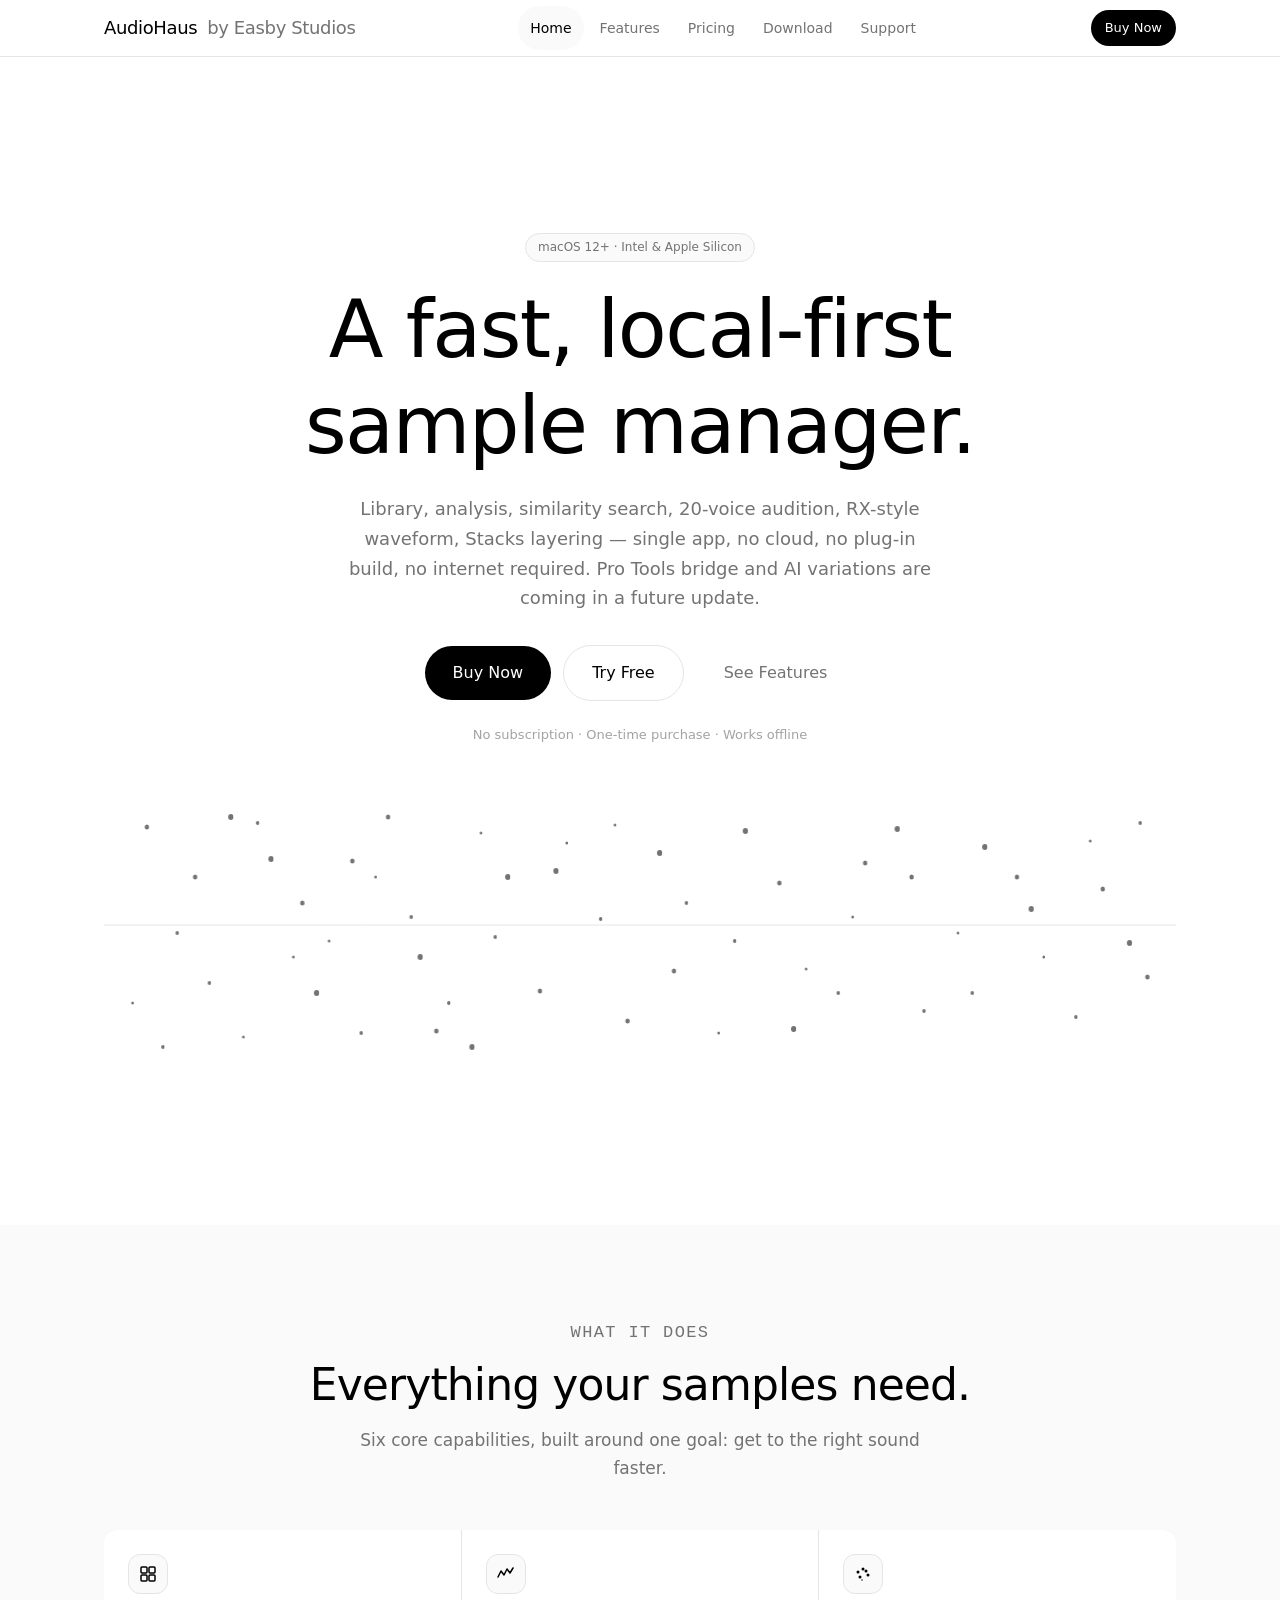
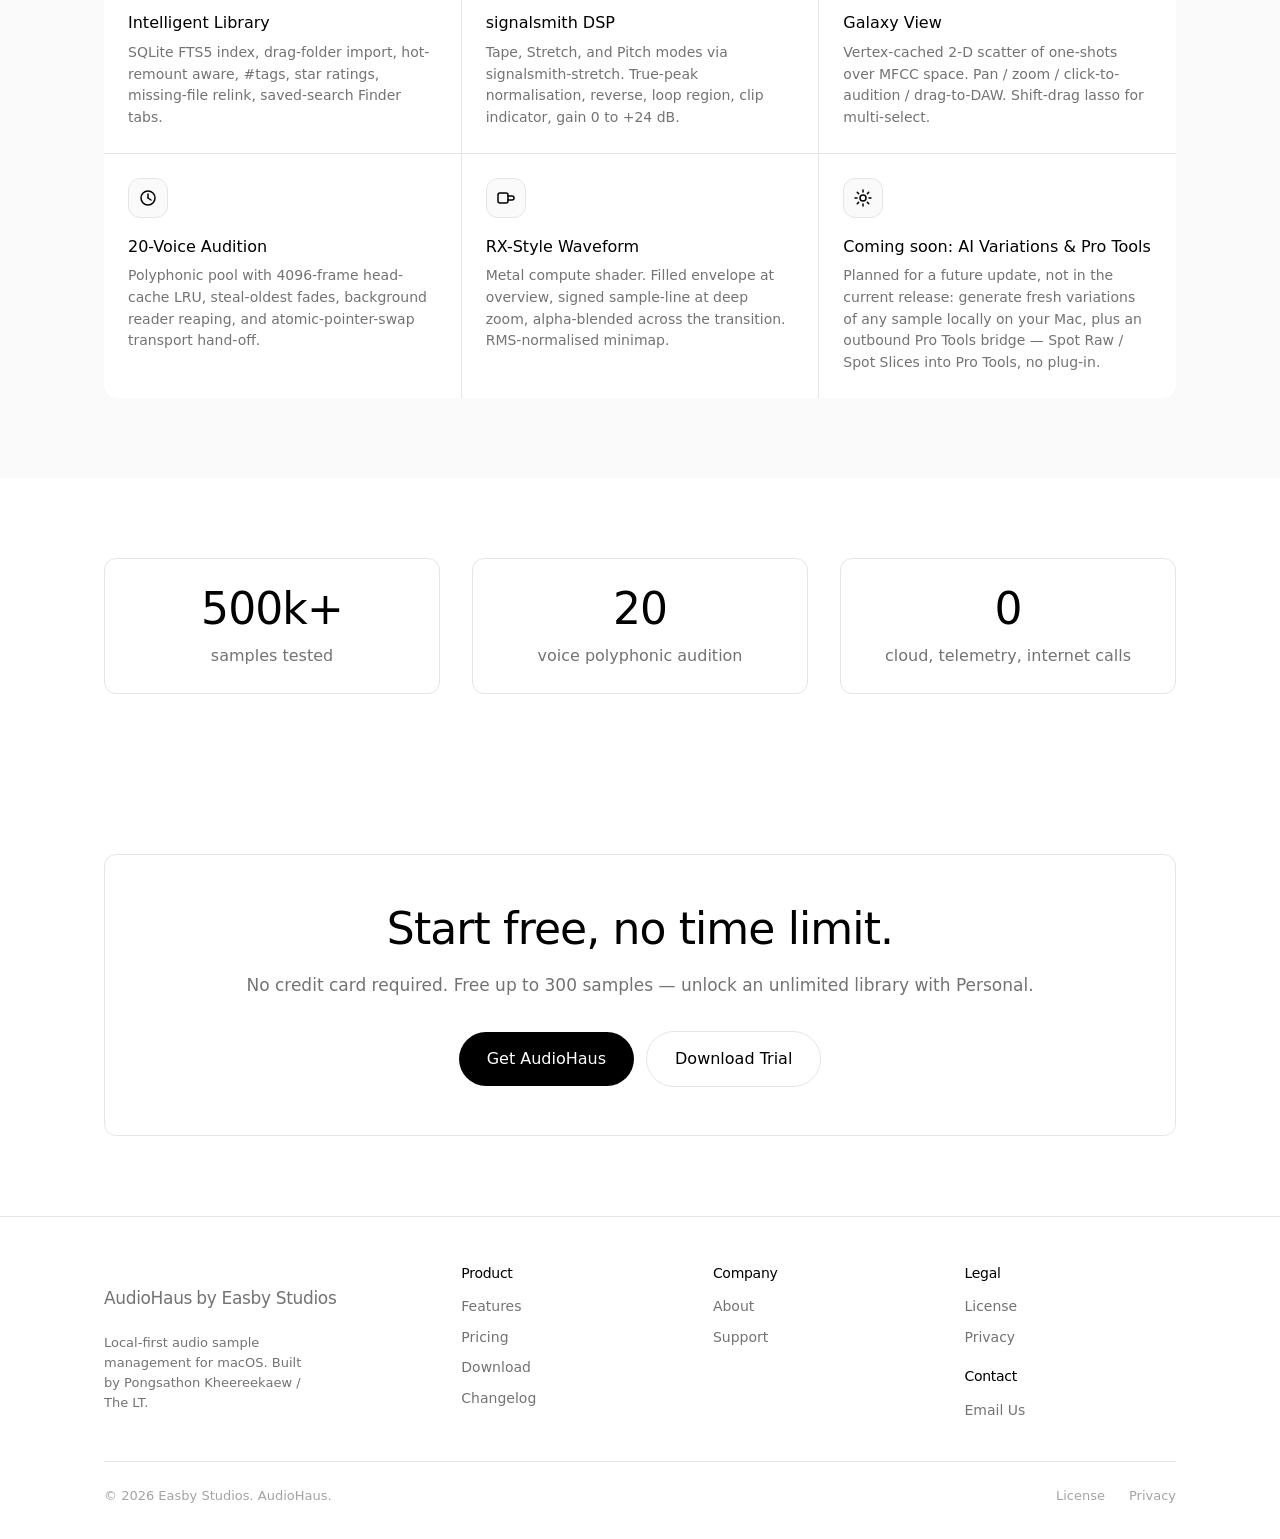
==== index.html @ f69cf3d2 "init: AudioHaus marketing site (static) Co-Authored-By: Claude Fable 5 <noreply@anthropic.com>" ====
<!DOCTYPE html>
<html lang="en">
<head>
  <meta charset="UTF-8">
  <meta name="viewport" content="width=device-width, initial-scale=1.0">
  <title>AudioHaus — Professional Audio Sample Manager for macOS</title>
  <meta name="description" content="AudioHaus is a local-first audio sample manager for macOS. Professional library management, time-stretching DSP, and AI-powered similarity search for your sample collection.">
  <link rel="stylesheet" href="assets/site.css">
  <script src="https://app.lemonsqueezy.com/js/lemon.js" defer></script>
</head>
<body>

<a href="#main" class="skip-link">Skip to content</a>

<!-- Nav -->
<nav class="site-nav" aria-label="Main navigation">
  <div class="container site-nav__inner">
    <a href="index.html" class="site-nav__logo">AudioHaus&nbsp;<span>by Easby Studios</span></a>
    <div class="site-nav__links">
      <a href="index.html" aria-current="page">Home</a>
      <a href="features.html">Features</a>
      <a href="pricing.html">Pricing</a>
      <a href="download.html">Download</a>
      <a href="support.html">Support</a>
    </div>
    <div class="site-nav__cta">
      <a href="pricing.html" class="btn btn-primary btn-sm">Buy Now</a>
      <button class="nav-toggle" id="nav-toggle" aria-expanded="false" aria-controls="nav-drawer" aria-label="Open menu">
        <svg width="20" height="20" viewBox="0 0 20 20" fill="none" aria-hidden="true" xmlns="http://www.w3.org/2000/svg">
          <line x1="2" y1="5" x2="18" y2="5" stroke="currentColor" stroke-width="2" stroke-linecap="round"/>
          <line x1="2" y1="10" x2="18" y2="10" stroke="currentColor" stroke-width="2" stroke-linecap="round"/>
          <line x1="2" y1="15" x2="18" y2="15" stroke="currentColor" stroke-width="2" stroke-linecap="round"/>
        </svg>
      </button>
    </div>
  </div>
</nav>

<!-- Mobile drawer -->
<div class="nav-drawer" id="nav-drawer" aria-label="Mobile navigation">
  <button class="nav-drawer__close" id="nav-drawer-close" aria-label="Close menu">
    <svg width="20" height="20" viewBox="0 0 20 20" fill="none" aria-hidden="true" xmlns="http://www.w3.org/2000/svg">
      <line x1="4" y1="4" x2="16" y2="16" stroke="currentColor" stroke-width="2" stroke-linecap="round"/>
      <line x1="16" y1="4" x2="4" y2="16" stroke="currentColor" stroke-width="2" stroke-linecap="round"/>
    </svg>
  </button>
  <nav class="nav-drawer__links">
    <a href="index.html" aria-current="page">Home</a>
    <a href="features.html">Features</a>
    <a href="pricing.html">Pricing</a>
    <a href="download.html">Download</a>
    <a href="support.html">Support</a>
  </nav>
  <div class="nav-drawer__cta">
    <a href="pricing.html" class="btn btn-primary btn-lg" style="width:100%;justify-content:center">Buy Now</a>
  </div>
</div>

<main id="main">

  <!-- Hero -->
  <section class="section container">
    <div class="hero">
      <div class="hero__eyebrow">
        <span class="pill">macOS 12+ &middot; Intel &amp; Apple Silicon</span>
      </div>
      <h1 class="h-display hero__title">A fast, local-first<br>sample manager.</h1>
      <p class="hero__subtitle">Library, analysis, similarity search, 20-voice audition, RX-style waveform, Stacks layering — single app, no cloud, no plug-in build, no internet required. Pro Tools bridge and AI variations are coming in a future update.</p>
      <div class="hero__actions">
        <a href="pricing.html" class="btn btn-primary btn-lg">Buy Now</a>
        <a href="download.html" class="btn btn-secondary btn-lg">Try Free</a>
        <a href="#features" class="btn btn-ghost btn-lg">See Features</a>
      </div>
      <p class="hero__meta"><span class="text-muted">No subscription &middot; One-time purchase &middot; Works offline</span></p>
      <div class="hero__visual" aria-hidden="true">
        <svg viewBox="0 0 1200 280" preserveAspectRatio="none" xmlns="http://www.w3.org/2000/svg">
          <g class="hero__galaxy" fill="currentColor">
            <circle cx="48"   cy="42"  r="2.5"/><circle cx="118"  cy="198" r="2"/><circle cx="187"  cy="74"  r="3"/>
            <circle cx="252"  cy="156" r="1.5"/><circle cx="318"  cy="32"  r="2.5"/><circle cx="386"  cy="218" r="2"/>
            <circle cx="452"  cy="92"  r="3"/><circle cx="518"  cy="58"  r="1.5"/><circle cx="586"  cy="236" r="2.5"/>
            <circle cx="652"  cy="118" r="2"/><circle cx="718"  cy="46"  r="3"/><circle cx="786"  cy="184" r="1.5"/>
            <circle cx="852"  cy="78"  r="2.5"/><circle cx="918"  cy="226" r="2"/><circle cx="986"  cy="62"  r="3"/>
            <circle cx="1052" cy="172" r="1.5"/><circle cx="1118" cy="104" r="2.5"/><circle cx="1160" cy="38"  r="2"/>
            <circle cx="82"   cy="148" r="2"/><circle cx="156"   cy="252" r="1.5"/><circle cx="222"   cy="118" r="2.5"/>
            <circle cx="288"  cy="248" r="2"/><circle cx="354"  cy="172" r="3"/><circle cx="422"  cy="48"  r="1.5"/>
            <circle cx="488"  cy="206" r="2.5"/><circle cx="556"  cy="134" r="2"/><circle cx="622"  cy="68"  r="3"/>
            <circle cx="688"  cy="248" r="1.5"/><circle cx="756"  cy="98"  r="2.5"/><circle cx="822"  cy="208" r="2"/>
            <circle cx="888"  cy="44"  r="3"/><circle cx="956"  cy="148" r="1.5"/><circle cx="1022" cy="92"  r="2.5"/>
            <circle cx="1088" cy="232" r="2"/><circle cx="1148" cy="158" r="3"/><circle cx="32"   cy="218" r="1.5"/>
            <circle cx="102"  cy="92"  r="2.5"/><circle cx="172"  cy="38"  r="2"/><circle cx="238"  cy="208" r="3"/>
            <circle cx="304"  cy="92"  r="1.5"/><circle cx="372"  cy="246" r="2.5"/><circle cx="438"  cy="152" r="2"/>
            <circle cx="506"  cy="86"  r="3"/><circle cx="572"  cy="40"  r="1.5"/><circle cx="638"  cy="186" r="2.5"/>
            <circle cx="706"  cy="156" r="2"/><circle cx="772"  cy="244" r="3"/><circle cx="838"  cy="132" r="1.5"/>
            <circle cx="904"  cy="92"  r="2.5"/><circle cx="972"  cy="208" r="2"/><circle cx="1038" cy="124" r="3"/>
            <circle cx="1104" cy="56"  r="1.5"/><circle cx="1168" cy="192" r="2.5"/><circle cx="66"   cy="262" r="2"/>
            <circle cx="142"  cy="32"  r="3"/><circle cx="212"  cy="172" r="1.5"/><circle cx="278"  cy="76"  r="2.5"/>
            <circle cx="344"  cy="132" r="2"/><circle cx="412"  cy="262" r="3"/>
          </g>
          <line class="hero__zero" x1="0" y1="140" x2="1200" y2="140" stroke="#e5e5e5" stroke-width="1"/>
          <path class="hero__waveform" fill="none" stroke="currentColor" stroke-width="1.5" stroke-linecap="round" stroke-linejoin="round"
                d="M 0 140 L 18 134 L 36 152 L 54 110 L 72 168 L 90 102 L 108 174 L 126 96 L 144 162 L 162 118 L 180 148 L 198 122 L 216 158 L 234 96 L 252 184 L 270 88 L 288 192 L 306 86 L 324 178 L 342 102 L 360 156 L 378 124 L 396 152 L 414 116 L 432 168 L 450 104 L 468 180 L 486 92 L 504 188 L 522 84 L 540 196 L 558 78 L 576 192 L 594 88 L 612 178 L 630 100 L 648 162 L 666 122 L 684 148 L 702 130 L 720 142 L 738 126 L 756 154 L 774 114 L 792 166 L 810 108 L 828 174 L 846 98 L 864 182 L 882 90 L 900 188 L 918 96 L 936 178 L 954 110 L 972 162 L 990 124 L 1008 148 L 1026 132 L 1044 140 L 1062 130 L 1080 144 L 1098 128 L 1116 146 L 1134 132 L 1152 140 L 1170 136 L 1188 140 L 1200 140"/>
        </svg>
      </div>
    </div>
  </section>

  <!-- Features overview -->
  <section id="features" class="section section--alt">
    <div class="container">
      <div class="section-header">
        <p class="label">What it does</p>
        <h2 class="h-section">Everything your samples need.</h2>
        <p>Six core capabilities, built around one goal: get to the right sound faster.</p>
      </div>

      <div class="features-grid">

        <!-- Card 1 -->
        <div class="card">
          <div class="card__icon">
            <svg width="20" height="20" viewBox="0 0 20 20" fill="none" aria-hidden="true" xmlns="http://www.w3.org/2000/svg">
              <rect x="3" y="3" width="6" height="6" rx="1" stroke="currentColor" stroke-width="1.5"/>
              <rect x="11" y="3" width="6" height="6" rx="1" stroke="currentColor" stroke-width="1.5"/>
              <rect x="3" y="11" width="6" height="6" rx="1" stroke="currentColor" stroke-width="1.5"/>
              <rect x="11" y="11" width="6" height="6" rx="1" stroke="currentColor" stroke-width="1.5"/>
            </svg>
          </div>
          <p class="card__title">Intelligent Library</p>
          <p class="card__body">SQLite FTS5 index, drag-folder import, hot-remount aware, #tags, star ratings, missing-file relink, saved-search Finder tabs.</p>
        </div>

        <!-- Card 2 -->
        <div class="card">
          <div class="card__icon">
            <svg width="20" height="20" viewBox="0 0 20 20" fill="none" aria-hidden="true" xmlns="http://www.w3.org/2000/svg">
              <polyline points="2,13 5,7 8,11 11,5 14,9 17,4" stroke="currentColor" stroke-width="1.5" stroke-linecap="round" stroke-linejoin="round"/>
            </svg>
          </div>
          <p class="card__title">signalsmith DSP</p>
          <p class="card__body">Tape, Stretch, and Pitch modes via signalsmith-stretch. True-peak normalisation, reverse, loop region, clip indicator, gain 0 to +24 dB.</p>
        </div>

        <!-- Card 3 -->
        <div class="card">
          <div class="card__icon">
            <svg width="20" height="20" viewBox="0 0 20 20" fill="none" aria-hidden="true" xmlns="http://www.w3.org/2000/svg">
              <circle cx="5" cy="8" r="1.5" fill="currentColor"/>
              <circle cx="10" cy="5" r="1.5" fill="currentColor"/>
              <circle cx="15" cy="11" r="1.5" fill="currentColor"/>
              <circle cx="7" cy="13" r="1.5" fill="currentColor"/>
              <circle cx="13" cy="7" r="1.5" fill="currentColor"/>
              <circle cx="9" cy="16" r="1" fill="currentColor" opacity=".5"/>
            </svg>
          </div>
          <p class="card__title">Galaxy View</p>
          <p class="card__body">Vertex-cached 2-D scatter of one-shots over MFCC space. Pan / zoom / click-to-audition / drag-to-DAW. Shift-drag lasso for multi-select.</p>
        </div>

        <!-- Card 4 -->
        <div class="card">
          <div class="card__icon">
            <svg width="20" height="20" viewBox="0 0 20 20" fill="none" aria-hidden="true" xmlns="http://www.w3.org/2000/svg">
              <circle cx="10" cy="10" r="7" stroke="currentColor" stroke-width="1.5"/>
              <line x1="10" y1="6" x2="10" y2="10" stroke="currentColor" stroke-width="1.5" stroke-linecap="round"/>
              <line x1="10" y1="10" x2="13" y2="12" stroke="currentColor" stroke-width="1.5" stroke-linecap="round"/>
            </svg>
          </div>
          <p class="card__title">20-Voice Audition</p>
          <p class="card__body">Polyphonic pool with 4096-frame head-cache LRU, steal-oldest fades, background reader reaping, and atomic-pointer-swap transport hand-off.</p>
        </div>

        <!-- Card 5 -->
        <div class="card">
          <div class="card__icon">
            <svg width="20" height="20" viewBox="0 0 20 20" fill="none" aria-hidden="true" xmlns="http://www.w3.org/2000/svg">
              <rect x="2" y="5" width="10" height="10" rx="2" stroke="currentColor" stroke-width="1.5"/>
              <path d="M12 8h4a2 2 0 0 1 2 2v0a2 2 0 0 1-2 2h-4" stroke="currentColor" stroke-width="1.5" stroke-linecap="round"/>
            </svg>
          </div>
          <p class="card__title">RX-Style Waveform</p>
          <p class="card__body">Metal compute shader. Filled envelope at overview, signed sample-line at deep zoom, alpha-blended across the transition. RMS-normalised minimap.</p>
        </div>

        <!-- Card 6 -->
        <div class="card">
          <div class="card__icon">
            <svg width="20" height="20" viewBox="0 0 20 20" fill="none" aria-hidden="true" xmlns="http://www.w3.org/2000/svg">
              <circle cx="10" cy="10" r="3" stroke="currentColor" stroke-width="1.5"/>
              <path d="M10 2v2M10 16v2M2 10h2M16 10h2M4.22 4.22l1.42 1.42M14.36 14.36l1.42 1.42M4.22 15.78l1.42-1.42M14.36 5.64l1.42-1.42" stroke="currentColor" stroke-width="1.5" stroke-linecap="round"/>
            </svg>
          </div>
          <p class="card__title">Coming soon: AI Variations &amp; Pro Tools</p>
          <p class="card__body">Planned for a future update, not in the current release: generate fresh variations of any sample locally on your Mac, plus an outbound Pro Tools bridge — Spot Raw / Spot Slices into Pro Tools, no plug-in.</p>
        </div>

      </div>
    </div>
  </section>

  <!-- Social proof strip -->
  <section class="section">
    <div class="container">
      <div class="grid-3">
        <div class="card center">
          <h2 class="h-section font-medium">500k+</h2>
          <p class="text-secondary mt-2">samples tested</p>
        </div>
        <div class="card center">
          <h2 class="h-section font-medium">20</h2>
          <p class="text-secondary mt-2">voice polyphonic audition</p>
        </div>
        <div class="card center">
          <h2 class="h-section font-medium">0</h2>
          <p class="text-secondary mt-2">cloud, telemetry, internet calls</p>
        </div>
      </div>
    </div>
  </section>

  <!-- CTA strip -->
  <section class="section container">
    <div class="cta-strip">
      <h2 class="h-section">Start free, no time limit.</h2>
      <p>No credit card required. Free up to 300 samples &mdash; unlock an unlimited library with Personal.</p>
      <div class="cta-strip__actions">
        <a href="pricing.html" class="btn btn-primary btn-lg">Get AudioHaus</a>
        <a href="download.html" class="btn btn-secondary btn-lg">Download Trial</a>
      </div>
    </div>
  </section>

</main>

<!-- Footer -->
<footer class="site-footer">
  <div class="container">
    <div class="site-footer__grid">
      <div class="site-footer__brand">
        <p class="site-nav__logo" style="font-family:var(--font-heading);font-weight:500;font-size:1.0625rem">AudioHaus <span style="color:var(--secondary)">by Easby Studios</span></p>
        <p>Local-first audio sample management for macOS. Built by Pongsathon Kheereekaew / The LT.</p>
      </div>
      <div class="site-footer__col">
        <h4>Product</h4>
        <ul>
          <li><a href="features.html">Features</a></li>
          <li><a href="pricing.html">Pricing</a></li>
          <li><a href="download.html">Download</a></li>
          <li><a href="changelog.html">Changelog</a></li>
        </ul>
      </div>
      <div class="site-footer__col">
        <h4>Company</h4>
        <ul>
          <li><a href="about.html">About</a></li>
          <li><a href="support.html">Support</a></li>
        </ul>
      </div>
      <div class="site-footer__col">
        <h4>Legal</h4>
        <ul>
          <li><a href="license.html">License</a></li>
          <li><a href="license.html#privacy">Privacy</a></li>
        </ul>
        <h4 style="margin-top:1.25rem">Contact</h4>
        <ul>
          <li><a href="mailto:hello@easbystudios.com">Email Us</a></li>
        </ul>
      </div>
    </div>
    <div class="site-footer__bottom">
      <span>&copy; 2026 Easby Studios. AudioHaus.</span>
      <div class="site-footer__legal">
        <a href="license.html">License</a>
        <a href="license.html#privacy">Privacy</a>
      </div>
    </div>
  </div>
</footer>

<script>
const toggle=document.getElementById('nav-toggle');
const drawer=document.getElementById('nav-drawer');
const closeBtn=document.getElementById('nav-drawer-close');
function openDrawer(){drawer.classList.add('is-open');toggle.setAttribute('aria-expanded','true');closeBtn.focus();}
function closeDrawer(){drawer.classList.remove('is-open');toggle.setAttribute('aria-expanded','false');toggle.focus();}
toggle.addEventListener('click',openDrawer);
closeBtn.addEventListener('click',closeDrawer);
drawer.addEventListener('keydown',e=>{if(e.key==='Escape')closeDrawer();});
</script>
<script src="assets/site.js" defer></script>

</body>
</html>
---- assets/site.css ----
/* AudioHaus — shared stylesheet
   Theme: minimalist industrial · white canvas · grayscale only · zero shadows
   Invariants: two radii (12px/9999px) · two weights (400/500) · SF Pro Rounded headings */

/* ─── Reset ─────────────────────────────────────────────────────────────── */
*,::before,::after{box-sizing:border-box;margin:0;padding:0}
html{scroll-behavior:smooth;-webkit-text-size-adjust:100%}
@media(prefers-reduced-motion:reduce){html{scroll-behavior:auto}*,::before,::after{animation-duration:.01ms!important;transition-duration:.01ms!important}}
body{background:var(--bg);color:var(--text);font-family:var(--font-body);font-size:1rem;line-height:1.6;font-weight:var(--weight-regular);-webkit-font-smoothing:antialiased}
img,svg{display:block;max-width:100%}
a{color:inherit;text-decoration:none}
button{cursor:pointer;border:none;background:none;font:inherit}
ul,ol{list-style:none}
h1,h2,h3,h4,h5,h6{font-family:var(--font-heading);font-weight:var(--weight-medium);line-height:1.2;letter-spacing:-.02em}

/* ─── Tokens ─────────────────────────────────────────────────────────────── */
:root{
  --bg:#ffffff;
  --text:#000000;
  --secondary:#737373;
  --muted:#a3a3a3;
  --border:#e5e5e5;
  --surface:#fafafa;
  --radius-container:12px;
  --radius-pill:9999px;
  --weight-regular:400;
  --weight-medium:500;
  --font-heading:'SF Pro Rounded',ui-rounded,system-ui,sans-serif;
  --font-body:ui-sans-serif,system-ui,-apple-system,sans-serif;
  --font-mono:ui-monospace,SFMono-Regular,Menlo,Consolas,monospace;
  --z-nav:10;
  --z-dropdown:20;
  --z-modal:30;
  --z-toast:50;
  --dur-fast:150ms;
  --dur-base:200ms;
  --focus:#000000;
  --max-w:1120px;
  --gap:2rem;
  --section-v:5rem;
}

/* ─── Accessibility ──────────────────────────────────────────────────────── */
.skip-link{
  position:absolute;top:-100%;left:1rem;
  padding:.5rem 1rem;background:var(--text);color:var(--bg);
  font-size:.875rem;border-radius:var(--radius-pill);
  transition:top var(--dur-fast) ease;z-index:var(--z-toast);
}
.skip-link:focus{top:1rem}
:focus-visible{outline:2px solid var(--focus);outline-offset:3px;border-radius:2px}
:focus:not(:focus-visible){outline:none}

/* ─── Typography ─────────────────────────────────────────────────────────── */
.h-display{font-size:clamp(2.5rem,7vw,5rem)}
.h-section{font-size:clamp(1.75rem,4vw,2.75rem)}
.h-card{font-size:1.125rem}
.label{font-family:var(--font-mono);font-size:.75rem;letter-spacing:.08em;text-transform:uppercase;color:var(--secondary)}
.mono{font-family:var(--font-mono);font-size:.875rem}

/* ─── Layout ─────────────────────────────────────────────────────────────── */
.container{max-width:var(--max-w);margin-inline:auto;padding-inline:1.5rem}
.section{padding-block:var(--section-v)}
.section--alt{background:var(--surface)}
.grid-2{display:grid;grid-template-columns:repeat(2,1fr);gap:var(--gap)}
.grid-3{display:grid;grid-template-columns:repeat(3,1fr);gap:var(--gap)}
.grid-4{display:grid;grid-template-columns:repeat(4,1fr);gap:var(--gap)}
.stack{display:flex;flex-direction:column}
.row{display:flex;align-items:center;gap:var(--gap)}
.center{text-align:center}
.spread{justify-content:space-between}

/* ─── Nav ────────────────────────────────────────────────────────────────── */
.site-nav{
  position:sticky;top:0;z-index:var(--z-nav);
  background:rgba(255,255,255,.85);
  backdrop-filter:saturate(140%) blur(8px);
  -webkit-backdrop-filter:saturate(140%) blur(8px);
  border-bottom:1px solid var(--border);
}
.site-nav__inner{
  display:flex;align-items:center;justify-content:space-between;
  height:56px;gap:1.5rem;
}
.site-nav__logo{
  font-family:var(--font-heading);font-weight:var(--weight-medium);
  font-size:1.125rem;letter-spacing:-.02em;white-space:nowrap;
  min-width:44px;min-height:44px;display:flex;align-items:center;
}
.site-nav__logo{gap:.25em}
.site-nav__logo span{color:var(--secondary)}
.site-nav__links{display:flex;align-items:center;gap:.25rem;flex:1;justify-content:center}
.site-nav__links a{
  padding:.5rem .75rem;border-radius:var(--radius-pill);
  font-size:.875rem;color:var(--secondary);
  transition:color var(--dur-fast) ease,background var(--dur-fast) ease;
  min-height:44px;display:flex;align-items:center;
}
.site-nav__links a:hover,.site-nav__links a[aria-current=page]{
  color:var(--text);background:var(--surface);
}
.site-nav__cta{display:flex;align-items:center;gap:.5rem;flex-shrink:0}
.nav-toggle{
  display:none;padding:.5rem;border-radius:var(--radius-container);
  min-width:44px;min-height:44px;align-items:center;justify-content:center;
  color:var(--text);transition:background var(--dur-fast) ease;
}
.nav-toggle:hover{background:var(--surface)}
.nav-toggle svg{pointer-events:none}

/* ─── Buttons ────────────────────────────────────────────────────────────── */
.btn{
  display:inline-flex;align-items:center;justify-content:center;gap:.5rem;
  padding:.625rem 1.25rem;border-radius:var(--radius-pill);
  font-size:.875rem;font-weight:var(--weight-medium);
  min-height:44px;min-width:44px;
  transition:opacity var(--dur-fast) ease,background var(--dur-fast) ease,border-color var(--dur-fast) ease;
  cursor:pointer;white-space:nowrap;
}
.btn:active{opacity:.8}
.btn-primary{background:var(--text);color:var(--bg)}
.btn-primary:hover{opacity:.85}
.btn-secondary{background:transparent;color:var(--text);border:1px solid var(--border)}
.btn-secondary:hover{background:var(--surface);border-color:var(--text)}
.btn-ghost{background:transparent;color:var(--secondary)}
.btn-ghost:hover{color:var(--text)}
.btn-lg{padding:.875rem 1.75rem;font-size:1rem;min-height:52px}
.btn-sm{padding:.375rem .875rem;font-size:.8125rem;min-height:36px}

/* ─── Pills / badges ─────────────────────────────────────────────────────── */
.pill{
  display:inline-flex;align-items:center;gap:.375rem;
  padding:.25rem .75rem;border-radius:var(--radius-pill);
  font-size:.75rem;font-weight:var(--weight-medium);
  background:var(--surface);border:1px solid var(--border);
  color:var(--secondary);
}
.pill--dark{background:var(--text);color:var(--bg);border-color:var(--text)}
.badge{
  display:inline-flex;align-items:center;
  padding:.125rem .5rem;border-radius:var(--radius-pill);
  font-size:.6875rem;font-weight:var(--weight-medium);letter-spacing:.04em;text-transform:uppercase;
  background:var(--text);color:var(--bg);
}

/* ─── Cards ──────────────────────────────────────────────────────────────── */
.card{
  background:var(--bg);border:1px solid var(--border);
  border-radius:var(--radius-container);padding:1.5rem;
}
.card--surface{background:var(--surface)}
.card__icon{
  width:40px;height:40px;margin-bottom:1rem;
  display:flex;align-items:center;justify-content:center;
  border-radius:var(--radius-container);background:var(--surface);border:1px solid var(--border);
}
.card__icon svg{width:20px;height:20px;flex-shrink:0}
.card__visual{width:100%;aspect-ratio:16/9;margin:.25rem 0 1rem;border:1px solid var(--border);border-radius:var(--radius-container);background:var(--surface);overflow:hidden;color:var(--text)}
.card__visual svg{width:100%;height:100%;display:block}
.card__title{font-size:1rem;font-weight:var(--weight-medium);margin-bottom:.375rem}
.card__body{font-size:.875rem;color:var(--secondary);line-height:1.55}

/* ─── Hero ───────────────────────────────────────────────────────────────── */
.hero{padding-block:6rem 5rem;text-align:center}
.hero__eyebrow{margin-bottom:1.25rem}
.hero__title{margin-bottom:1.25rem;max-width:18ch;margin-inline:auto}
.hero__subtitle{font-size:1.125rem;color:var(--secondary);max-width:52ch;margin-inline:auto;margin-bottom:2rem;line-height:1.65}
.hero__actions{display:flex;align-items:center;justify-content:center;gap:.75rem;flex-wrap:wrap}
.hero__meta{margin-top:1.5rem;font-size:.8125rem;color:var(--muted)}

/* ─── Feature grid ───────────────────────────────────────────────────────── */
.features-grid{display:grid;grid-template-columns:repeat(3,1fr);gap:1px;background:var(--border);border-radius:var(--radius-container);overflow:hidden}
.features-grid .card{border:none;border-radius:0;background:var(--bg)}
.features-grid .card:hover{background:var(--surface)}

/* ─── Pricing ────────────────────────────────────────────────────────────── */
.pricing-grid{display:grid;grid-template-columns:repeat(3,1fr);gap:1.5rem;align-items:start}
.pricing-card{
  border:1px solid var(--border);border-radius:var(--radius-container);
  padding:2rem;display:flex;flex-direction:column;gap:1.5rem;
  transition:border-color var(--dur-base) ease;
}
.pricing-card:hover{border-color:var(--text)}
.pricing-card.featured{border-color:var(--text);position:relative}
.pricing-card__badge{
  position:absolute;top:-12px;left:50%;transform:translateX(-50%);
  white-space:nowrap;
}
.pricing-card__name{font-size:.875rem;font-weight:var(--weight-medium);color:var(--secondary);text-transform:uppercase;letter-spacing:.06em}
.pricing-card__price{font-family:var(--font-heading);font-size:2.5rem;font-weight:var(--weight-medium);line-height:1;letter-spacing:-.03em}
.pricing-card__price sub{font-size:.9rem;vertical-align:baseline;color:var(--secondary)}
.pricing-card__price small{display:block;font-size:.8125rem;color:var(--muted);font-weight:var(--weight-regular);font-family:var(--font-body);margin-top:.25rem;letter-spacing:0}
.pricing-card__desc{font-size:.875rem;color:var(--secondary);line-height:1.5}
.pricing-card__features{display:flex;flex-direction:column;gap:.625rem;flex:1}
.pricing-card__feature{
  display:flex;align-items:flex-start;gap:.625rem;
  font-size:.875rem;line-height:1.45;
}
.pricing-card__feature svg{flex-shrink:0;width:16px;height:16px;margin-top:.15em}
.pricing-card__cta{margin-top:auto}
.pricing-card__activations{font-size:.75rem;color:var(--muted);text-align:center;margin-top:.75rem}

/* ─── Comparison table ───────────────────────────────────────────────────── */
.compare-table{width:100%;border-collapse:collapse;font-size:.875rem}
.compare-table thead th{padding:.75rem 1rem;text-align:center;font-weight:var(--weight-medium);font-size:.8125rem;border-bottom:1px solid var(--border);color:var(--secondary)}
.compare-table thead th:first-child{text-align:left}
.compare-table tbody td{padding:.75rem 1rem;text-align:center;border-bottom:1px solid var(--border)}
.compare-table tbody td:first-child{text-align:left;color:var(--secondary)}
.compare-table tbody tr:last-child td{border-bottom:none}
.compare-table .check svg{width:16px;height:16px;margin-inline:auto}
.compare-table .dash{color:var(--muted)}
.compare-section-head td{font-weight:var(--weight-medium);font-size:.75rem;text-transform:uppercase;letter-spacing:.06em;color:var(--muted);padding-top:1.5rem}

/* ─── FAQ / Accordion ────────────────────────────────────────────────────── */
.faq-list{display:flex;flex-direction:column;gap:.5rem}
details.faq{
  border:1px solid var(--border);border-radius:var(--radius-container);
  overflow:hidden;transition:border-color var(--dur-base) ease;
}
details.faq[open]{border-color:var(--text)}
details.faq summary{
  display:flex;align-items:center;justify-content:space-between;gap:1rem;
  padding:1.125rem 1.25rem;cursor:pointer;
  font-weight:var(--weight-medium);font-size:.9375rem;
  list-style:none;min-height:56px;
  transition:background var(--dur-fast) ease;
}
details.faq summary:hover{background:var(--surface)}
details.faq summary::-webkit-details-marker{display:none}
details.faq summary .faq__chevron{
  flex-shrink:0;width:18px;height:18px;
  transition:transform var(--dur-base) ease;color:var(--muted);
}
details.faq[open] summary .faq__chevron{transform:rotate(180deg)}
details.faq .faq__body{padding:0 1.25rem 1.25rem;font-size:.875rem;color:var(--secondary);line-height:1.65}

/* ─── Forms ──────────────────────────────────────────────────────────────── */
.form-group{display:flex;flex-direction:column;gap:.375rem}
.form-group label{font-size:.875rem;font-weight:var(--weight-medium)}
.form-group input,.form-group textarea,.form-group select{
  width:100%;padding:.625rem .875rem;
  border:1px solid var(--border);border-radius:var(--radius-container);
  font:inherit;font-size:.9375rem;background:var(--bg);color:var(--text);
  transition:border-color var(--dur-fast) ease;
  min-height:44px;
}
.form-group input:focus,.form-group textarea:focus,.form-group select:focus{border-color:var(--text)}
.form-group textarea{min-height:120px;resize:vertical}
.form__hint{font-size:.8125rem;color:var(--muted)}
.form__stack{display:flex;flex-direction:column;gap:1rem}

/* ─── Callout ────────────────────────────────────────────────────────────── */
.callout{
  border:1px solid var(--border);border-radius:var(--radius-container);
  padding:1.25rem 1.5rem;
  display:flex;align-items:flex-start;gap:.875rem;
  font-size:.875rem;line-height:1.55;
}
.callout svg{flex-shrink:0;width:18px;height:18px;margin-top:.1em;color:var(--secondary)}
.callout a{text-decoration:underline;text-underline-offset:2px}

/* ─── Timeline ───────────────────────────────────────────────────────────── */
.timeline{display:flex;flex-direction:column;gap:0}
.timeline__item{
  display:grid;grid-template-columns:8rem 1px 1fr;
  gap:0 1.5rem;padding-bottom:2.5rem;
}
.timeline__item:last-child{padding-bottom:0}
.timeline__date{font-family:var(--font-mono);font-size:.75rem;color:var(--muted);padding-top:.1rem;text-align:right}
.timeline__line{background:var(--border);position:relative}
.timeline__line::before{
  content:'';position:absolute;top:.4rem;left:50%;transform:translateX(-50%);
  width:8px;height:8px;border-radius:50%;background:var(--text);border:2px solid var(--bg);
  outline:1px solid var(--border);
}
.timeline__content{padding-top:0}
.timeline__content h3{font-size:1rem;margin-bottom:.375rem}
.timeline__content p{font-size:.875rem;color:var(--secondary)}

/* ─── Section header ─────────────────────────────────────────────────────── */
.section-header{text-align:center;margin-bottom:3rem}
.section-header .label{margin-bottom:.75rem}
.section-header p{font-size:1.0625rem;color:var(--secondary);max-width:52ch;margin-inline:auto;margin-top:.875rem;line-height:1.65}

/* ─── Logo / about row ───────────────────────────────────────────────────── */
.about-row{display:grid;grid-template-columns:1fr 1fr;gap:4rem;align-items:center}
.about-row__media{border-radius:var(--radius-container);background:var(--surface);border:1px solid var(--border);aspect-ratio:4/3;overflow:hidden;display:flex;align-items:center;justify-content:center}
.about-row__stack{display:flex;flex-direction:column;gap:1.25rem}
.about-row__name{font-size:.9375rem;color:var(--secondary)}

/* ─── CTA strip ──────────────────────────────────────────────────────────── */
.cta-strip{
  border:1px solid var(--border);border-radius:var(--radius-container);
  padding:3rem;text-align:center;
}
.cta-strip h2{margin-bottom:1rem}
.cta-strip p{color:var(--secondary);margin-bottom:2rem;font-size:1.0625rem}
.cta-strip__actions{display:flex;align-items:center;justify-content:center;gap:.75rem;flex-wrap:wrap}

/* ─── Code block ─────────────────────────────────────────────────────────── */
.code-block{
  background:var(--surface);border:1px solid var(--border);
  border-radius:var(--radius-container);padding:1rem 1.25rem;
  font-family:var(--font-mono);font-size:.8125rem;overflow-x:auto;
  line-height:1.6;
}

/* ─── Table ──────────────────────────────────────────────────────────────── */
.table-wrap{overflow-x:auto;border:1px solid var(--border);border-radius:var(--radius-container)}
.data-table{width:100%;border-collapse:collapse;font-size:.875rem}
.data-table th{padding:.75rem 1rem;font-weight:var(--weight-medium);font-size:.8125rem;border-bottom:1px solid var(--border);text-align:left;background:var(--surface);color:var(--secondary)}
.data-table td{padding:.75rem 1rem;border-bottom:1px solid var(--border);color:var(--secondary)}
.data-table tr:last-child td{border-bottom:none}

/* ─── Footer ─────────────────────────────────────────────────────────────── */
.site-footer{
  border-top:1px solid var(--border);padding-block:3rem 2rem;
  font-size:.875rem;
}
.site-footer__grid{
  display:grid;grid-template-columns:1.5fr 1fr 1fr 1fr;gap:2.5rem;
  margin-bottom:2.5rem;
}
.site-footer__brand p{color:var(--secondary);margin-top:.75rem;line-height:1.55;font-size:.8125rem;max-width:26ch}
.site-footer__col h4{font-size:.875rem;font-weight:var(--weight-medium);margin-bottom:.875rem}
.site-footer__col ul{display:flex;flex-direction:column;gap:.5rem}
.site-footer__col a{color:var(--secondary);transition:color var(--dur-fast) ease}
.site-footer__col a:hover{color:var(--text)}
.site-footer__bottom{
  border-top:1px solid var(--border);padding-top:1.5rem;
  display:flex;align-items:center;justify-content:space-between;
  color:var(--muted);font-size:.8125rem;gap:1rem;flex-wrap:wrap;
}
.site-footer__bottom a{color:var(--muted);transition:color var(--dur-fast) ease}
.site-footer__bottom a:hover{color:var(--text)}
.site-footer__legal{display:flex;gap:1.5rem}

/* ─── Divider ────────────────────────────────────────────────────────────── */
.divider{height:1px;background:var(--border);margin-block:var(--section-v)}

/* ─── Utilities ──────────────────────────────────────────────────────────── */
.mt-1{margin-top:.25rem}.mt-2{margin-top:.5rem}.mt-3{margin-top:.75rem}
.mt-4{margin-top:1rem}.mt-6{margin-top:1.5rem}.mt-8{margin-top:2rem}
.mb-2{margin-bottom:.5rem}.mb-4{margin-bottom:1rem}.mb-6{margin-bottom:1.5rem}
.mb-8{margin-bottom:2rem}.mb-12{margin-bottom:3rem}
.text-secondary{color:var(--secondary)}
.text-muted{color:var(--muted)}
.text-mono{font-family:var(--font-mono)}
.font-medium{font-weight:var(--weight-medium)}
.sr-only{position:absolute;width:1px;height:1px;padding:0;margin:-1px;overflow:hidden;clip:rect(0,0,0,0);white-space:nowrap;border-width:0}

/* ─── Mobile nav menu (hidden until ≤880) ────────────────────────────────── */
.nav-drawer{
  display:none;position:fixed;inset:0;background:var(--bg);z-index:calc(var(--z-nav) + 1);
  flex-direction:column;padding:1.5rem;gap:1rem;overflow-y:auto;
}
.nav-drawer.is-open{display:flex}
.nav-drawer__close{
  align-self:flex-end;padding:.5rem;min-width:44px;min-height:44px;
  display:flex;align-items:center;justify-content:center;
  border-radius:var(--radius-container);transition:background var(--dur-fast) ease;
}
.nav-drawer__close:hover{background:var(--surface)}
.nav-drawer__links{display:flex;flex-direction:column;gap:.25rem;flex:1}
.nav-drawer__links a{
  padding:.875rem 1rem;border-radius:var(--radius-container);
  font-size:1.0625rem;font-weight:var(--weight-medium);
  transition:background var(--dur-fast) ease;
  min-height:52px;display:flex;align-items:center;
}
.nav-drawer__links a:hover,.nav-drawer__links a[aria-current=page]{background:var(--surface)}
.nav-drawer__cta{padding-top:1rem;border-top:1px solid var(--border)}

/* ─── Responsive ─────────────────────────────────────────────────────────── */
@media(max-width:880px){
  :root{--section-v:3.5rem;--gap:1.5rem}
  .site-nav__links{display:none}
  .site-nav__cta .btn{display:none}
  .nav-toggle{display:flex}
  .grid-3{grid-template-columns:repeat(2,1fr)}
  .grid-4{grid-template-columns:repeat(2,1fr)}
  .features-grid{grid-template-columns:repeat(2,1fr)}
}
@media(max-width:760px){
  .pricing-grid{grid-template-columns:1fr;max-width:420px;margin-inline:auto}
  .about-row{grid-template-columns:1fr;gap:2rem}
  .site-footer__grid{grid-template-columns:1fr 1fr;gap:2rem}
  .grid-3{grid-template-columns:1fr}
  .timeline__item{grid-template-columns:5rem 1px 1fr;gap:0 1rem}
  .compare-table{font-size:.8125rem}
}
@media(max-width:560px){
  :root{--section-v:2.5rem}
  .hero{padding-block:4rem 3rem}
  .features-grid{grid-template-columns:1fr}
  .grid-2,.grid-4{grid-template-columns:1fr}
  .hero__actions{flex-direction:column;align-items:stretch}
  .hero__actions .btn{width:100%;justify-content:center}
  .cta-strip{padding:2rem 1.5rem}
  .cta-strip__actions{flex-direction:column;align-items:stretch}
  .cta-strip__actions .btn{width:100%;justify-content:center}
}
@media(max-width:480px){
  .site-footer__grid{grid-template-columns:1fr}
  .site-footer__bottom{flex-direction:column;align-items:flex-start}
  .timeline__item{grid-template-columns:1fr;gap:.25rem}
  .timeline__date{text-align:left;padding-top:0}
  .timeline__line{display:none}
}

/* ─── Animations ─────────────────────────────────────────────────────────── */

/* Scroll reveal (Task 3) */
.section,.card{opacity:0;transform:translateY(8px);transition:opacity 600ms ease-out,transform 600ms ease-out}
.section.is-in,.card.is-in{opacity:1;transform:none}
.no-js .section,.no-js .card{opacity:1;transform:none}

/* Card visual animations — run once card scrolls into view */
.card:not(.is-in) .card__visual svg [class*="fx-"]{animation-play-state:paused}
.card.is-in .card__visual svg [class*="fx-"]{animation-play-state:running}

/* Waveform sweep — 1px playhead translateX 0→100% */
.fx-waveform-sweep{transform-origin:0 50%;animation:ah-sweep 3s linear infinite}
@keyframes ah-sweep{0%{transform:translateX(0);opacity:0}10%{opacity:1}90%{opacity:1}100%{transform:translateX(280px);opacity:0}}

/* Dot twinkle — staggered opacity 0.4↔1 */
.fx-dot-twinkle{animation:ah-twinkle 4s ease-in-out infinite}
.fx-dot-twinkle:nth-child(2n){animation-delay:.6s}
.fx-dot-twinkle:nth-child(3n){animation-delay:1.2s}
.fx-dot-twinkle:nth-child(4n){animation-delay:1.8s}
.fx-dot-twinkle:nth-child(5n){animation-delay:2.4s}
@keyframes ah-twinkle{0%,100%{opacity:.4}50%{opacity:1}}

/* Cursor nudge — 4px nudge toward drop zone, alternates */
.fx-cursor-nudge{animation:ah-nudge 2s ease-in-out infinite alternate}
@keyframes ah-nudge{0%{transform:translate(0,0)}100%{transform:translate(0,4px)}}

/* Stagger rise — translateY 2→0, opacity 0→1 */
.fx-stagger-rise{animation:ah-rise 600ms ease-out forwards;opacity:0;transform:translateY(2px)}
.card:hover .card__visual .fx-stagger-rise{animation-play-state:running}
.fx-stagger-rise:nth-child(1){animation-delay:0ms}
.fx-stagger-rise:nth-child(2){animation-delay:80ms}
.fx-stagger-rise:nth-child(3){animation-delay:160ms}
.fx-stagger-rise:nth-child(4){animation-delay:240ms}
.fx-stagger-rise:nth-child(5){animation-delay:320ms}
.fx-stagger-rise:nth-child(6){animation-delay:400ms}
.fx-stagger-rise:nth-child(7){animation-delay:480ms}
.fx-stagger-rise:nth-child(8){animation-delay:560ms}
.fx-stagger-rise:nth-child(9){animation-delay:640ms}
.fx-stagger-rise:nth-child(10){animation-delay:720ms}
@keyframes ah-rise{to{opacity:1;transform:translateY(0)}}

/* Pulse — opacity 0.6 ↔ 1 */
.fx-pulse{animation:ah-pulse 1.5s ease-in-out infinite}
@keyframes ah-pulse{0%,100%{opacity:.6}50%{opacity:1}}

/* Slide along X — ±4px alternate */
.fx-slide-x{animation:ah-slide-x 2s ease-in-out infinite alternate}
@keyframes ah-slide-x{0%{transform:translateX(0)}100%{transform:translateX(4px)}}

/* Slide along Y — ±4px alternate */
.fx-slide-y{animation:ah-slide-y 2s ease-in-out infinite alternate}
@keyframes ah-slide-y{0%{transform:translateY(0)}100%{transform:translateY(-4px)}}

/* Hero animated band (Task 2) */
.hero__visual{width:100%;margin:2.5rem auto 0;display:block;color:var(--text)}
.hero__visual svg{width:100%;height:280px;display:block}
.hero__waveform{stroke-dasharray:4800;stroke-dashoffset:4800;animation:ah-draw 5s ease-out infinite alternate}
@keyframes ah-draw{from{stroke-dashoffset:4800}to{stroke-dashoffset:0}}
.hero__galaxy circle{opacity:0;animation:ah-dot-in 600ms ease-out forwards}
.hero__galaxy circle:nth-child(6n+1){animation-delay:0ms}
.hero__galaxy circle:nth-child(6n+2){animation-delay:240ms}
.hero__galaxy circle:nth-child(6n+3){animation-delay:480ms}
.hero__galaxy circle:nth-child(6n+4){animation-delay:920ms}
.hero__galaxy circle:nth-child(6n+5){animation-delay:1360ms}
.hero__galaxy circle:nth-child(6n+6){animation-delay:1800ms}
@keyframes ah-dot-in{to{opacity:.55}}

/* Reduced motion — kill non-essential motion, ensure reveal is instant */
@media(prefers-reduced-motion:reduce){
  .section,.card{opacity:1;transform:none;transition:none}
  .fx-waveform-sweep,.fx-dot-twinkle,.fx-cursor-nudge,.fx-stagger-rise,.fx-pulse,.fx-slide-x,.fx-slide-y,.hero__waveform,.hero__galaxy circle{animation:none!important;opacity:1!important;transform:none!important;stroke-dashoffset:0!important}
}
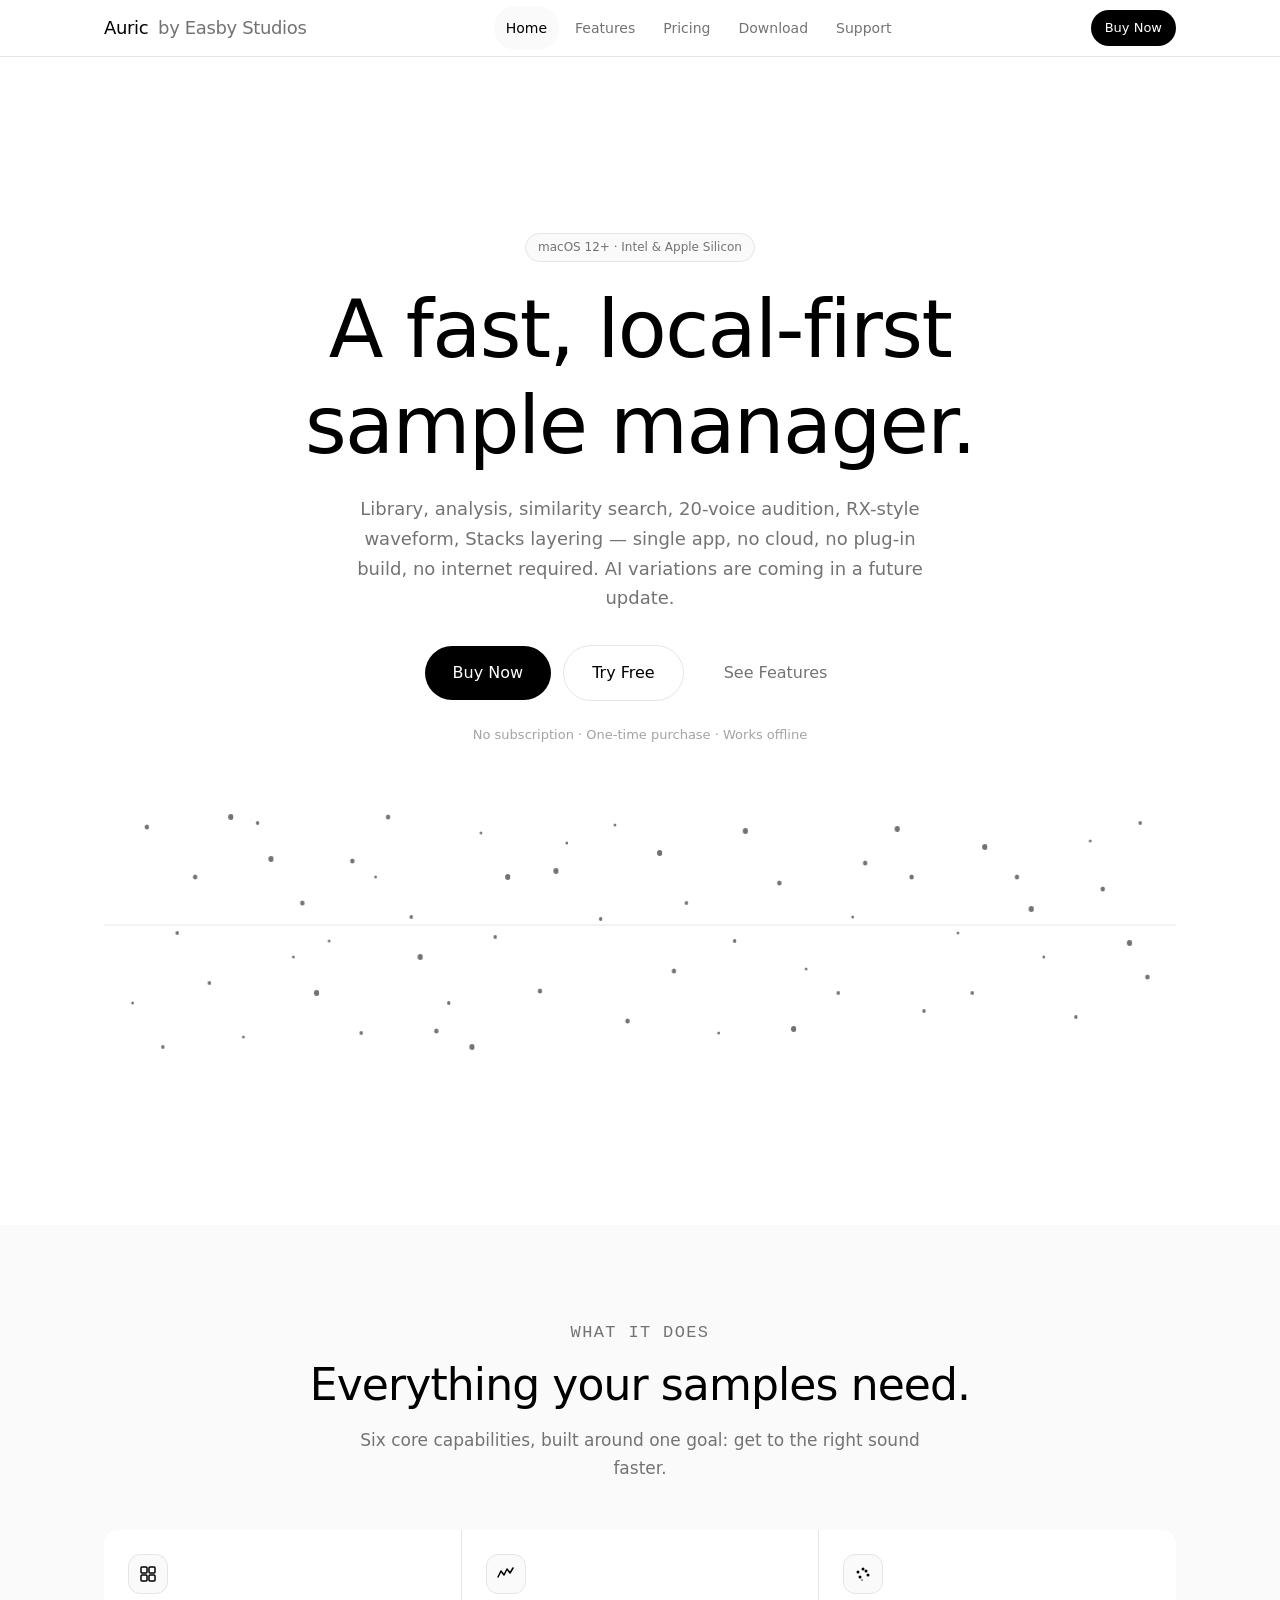
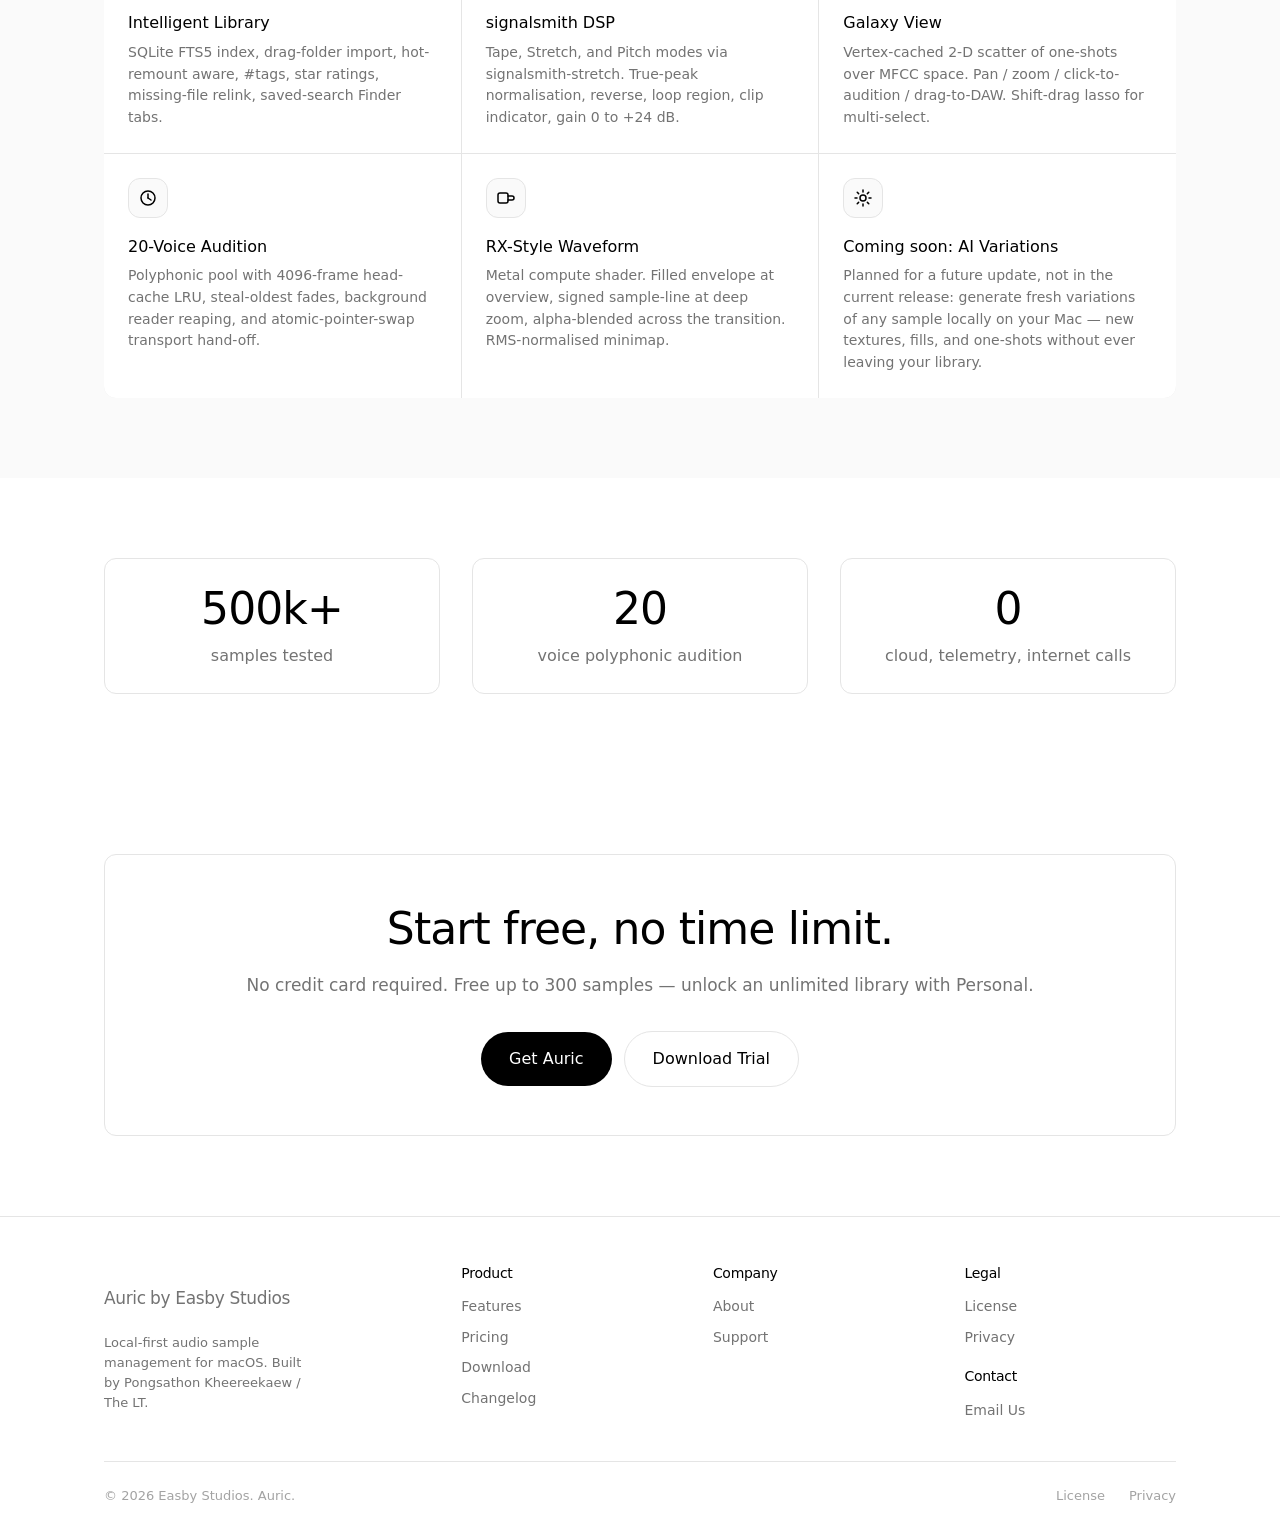
==== commit 06a53733: "feat(web): Auric rebrand, Gumroad checkout, $44 launch price, drop DAW integration - Rename AudioHau" ====
--- a/index.html
+++ b/index.html
@@ -3,10 +3,9 @@
 <head>
   <meta charset="UTF-8">
   <meta name="viewport" content="width=device-width, initial-scale=1.0">
-  <title>AudioHaus — Professional Audio Sample Manager for macOS</title>
-  <meta name="description" content="AudioHaus is a local-first audio sample manager for macOS. Professional library management, time-stretching DSP, and AI-powered similarity search for your sample collection.">
+  <title>Auric — Professional Audio Sample Manager for macOS</title>
+  <meta name="description" content="Auric is a local-first audio sample manager for macOS. Professional library management, time-stretching DSP, and AI-powered similarity search for your sample collection.">
   <link rel="stylesheet" href="assets/site.css">
-  <script src="https://app.lemonsqueezy.com/js/lemon.js" defer></script>
 </head>
 <body>
 
@@ -15,7 +14,7 @@
 <!-- Nav -->
 <nav class="site-nav" aria-label="Main navigation">
   <div class="container site-nav__inner">
-    <a href="index.html" class="site-nav__logo">AudioHaus&nbsp;<span>by Easby Studios</span></a>
+    <a href="index.html" class="site-nav__logo">Auric&nbsp;<span>by Easby Studios</span></a>
     <div class="site-nav__links">
       <a href="index.html" aria-current="page">Home</a>
       <a href="features.html">Features</a>
@@ -24,7 +23,7 @@
       <a href="support.html">Support</a>
     </div>
     <div class="site-nav__cta">
-      <a href="pricing.html" class="btn btn-primary btn-sm">Buy Now</a>
+      <a href="https://easbystudios.gumroad.com/l/auric" target="_blank" rel="noopener" class="btn btn-primary btn-sm">Buy Now</a>
       <button class="nav-toggle" id="nav-toggle" aria-expanded="false" aria-controls="nav-drawer" aria-label="Open menu">
         <svg width="20" height="20" viewBox="0 0 20 20" fill="none" aria-hidden="true" xmlns="http://www.w3.org/2000/svg">
           <line x1="2" y1="5" x2="18" y2="5" stroke="currentColor" stroke-width="2" stroke-linecap="round"/>
@@ -52,7 +51,7 @@
     <a href="support.html">Support</a>
   </nav>
   <div class="nav-drawer__cta">
-    <a href="pricing.html" class="btn btn-primary btn-lg" style="width:100%;justify-content:center">Buy Now</a>
+    <a href="https://easbystudios.gumroad.com/l/auric" target="_blank" rel="noopener" class="btn btn-primary btn-lg" style="width:100%;justify-content:center">Buy Now</a>
   </div>
 </div>
 
@@ -65,9 +64,9 @@
         <span class="pill">macOS 12+ &middot; Intel &amp; Apple Silicon</span>
       </div>
       <h1 class="h-display hero__title">A fast, local-first<br>sample manager.</h1>
-      <p class="hero__subtitle">Library, analysis, similarity search, 20-voice audition, RX-style waveform, Stacks layering — single app, no cloud, no plug-in build, no internet required. Pro Tools bridge and AI variations are coming in a future update.</p>
+      <p class="hero__subtitle">Library, analysis, similarity search, 20-voice audition, RX-style waveform, Stacks layering — single app, no cloud, no plug-in build, no internet required. AI variations are coming in a future update.</p>
       <div class="hero__actions">
-        <a href="pricing.html" class="btn btn-primary btn-lg">Buy Now</a>
+        <a href="https://easbystudios.gumroad.com/l/auric" target="_blank" rel="noopener" class="btn btn-primary btn-lg">Buy Now</a>
         <a href="download.html" class="btn btn-secondary btn-lg">Try Free</a>
         <a href="#features" class="btn btn-ghost btn-lg">See Features</a>
       </div>
@@ -189,8 +188,8 @@
               <path d="M10 2v2M10 16v2M2 10h2M16 10h2M4.22 4.22l1.42 1.42M14.36 14.36l1.42 1.42M4.22 15.78l1.42-1.42M14.36 5.64l1.42-1.42" stroke="currentColor" stroke-width="1.5" stroke-linecap="round"/>
             </svg>
           </div>
-          <p class="card__title">Coming soon: AI Variations &amp; Pro Tools</p>
-          <p class="card__body">Planned for a future update, not in the current release: generate fresh variations of any sample locally on your Mac, plus an outbound Pro Tools bridge — Spot Raw / Spot Slices into Pro Tools, no plug-in.</p>
+          <p class="card__title">Coming soon: AI Variations</p>
+          <p class="card__body">Planned for a future update, not in the current release: generate fresh variations of any sample locally on your Mac — new textures, fills, and one-shots without ever leaving your library.</p>
         </div>
 
       </div>
@@ -223,7 +222,7 @@
       <h2 class="h-section">Start free, no time limit.</h2>
       <p>No credit card required. Free up to 300 samples &mdash; unlock an unlimited library with Personal.</p>
       <div class="cta-strip__actions">
-        <a href="pricing.html" class="btn btn-primary btn-lg">Get AudioHaus</a>
+        <a href="https://easbystudios.gumroad.com/l/auric" class="btn btn-primary btn-lg" target="_blank" rel="noopener">Get Auric</a>
         <a href="download.html" class="btn btn-secondary btn-lg">Download Trial</a>
       </div>
     </div>
@@ -236,7 +235,7 @@
   <div class="container">
     <div class="site-footer__grid">
       <div class="site-footer__brand">
-        <p class="site-nav__logo" style="font-family:var(--font-heading);font-weight:500;font-size:1.0625rem">AudioHaus <span style="color:var(--secondary)">by Easby Studios</span></p>
+        <p class="site-nav__logo" style="font-family:var(--font-heading);font-weight:500;font-size:1.0625rem">Auric <span style="color:var(--secondary)">by Easby Studios</span></p>
         <p>Local-first audio sample management for macOS. Built by Pongsathon Kheereekaew / The LT.</p>
       </div>
       <div class="site-footer__col">
@@ -268,7 +267,7 @@
       </div>
     </div>
     <div class="site-footer__bottom">
-      <span>&copy; 2026 Easby Studios. AudioHaus.</span>
+      <span>&copy; 2026 Easby Studios. Auric.</span>
       <div class="site-footer__legal">
         <a href="license.html">License</a>
         <a href="license.html#privacy">Privacy</a>
--- a/assets/site.css
+++ b/assets/site.css
@@ -1,4 +1,4 @@
-/* AudioHaus — shared stylesheet
+/* Auric — shared stylesheet
    Theme: minimalist industrial · white canvas · grayscale only · zero shadows
    Invariants: two radii (12px/9999px) · two weights (400/500) · SF Pro Rounded headings */
 
@@ -189,6 +189,7 @@
 .pricing-card__name{font-size:.875rem;font-weight:var(--weight-medium);color:var(--secondary);text-transform:uppercase;letter-spacing:.06em}
 .pricing-card__price{font-family:var(--font-heading);font-size:2.5rem;font-weight:var(--weight-medium);line-height:1;letter-spacing:-.03em}
 .pricing-card__price sub{font-size:.9rem;vertical-align:baseline;color:var(--secondary)}
+.pricing-card__price .price-was{font-size:1.5rem;color:var(--muted);text-decoration:line-through;font-weight:var(--weight-regular);margin-right:.375rem;letter-spacing:-.02em}
 .pricing-card__price small{display:block;font-size:.8125rem;color:var(--muted);font-weight:var(--weight-regular);font-family:var(--font-body);margin-top:.25rem;letter-spacing:0}
 .pricing-card__desc{font-size:.875rem;color:var(--secondary);line-height:1.5}
 .pricing-card__features{display:flex;flex-direction:column;gap:.625rem;flex:1}
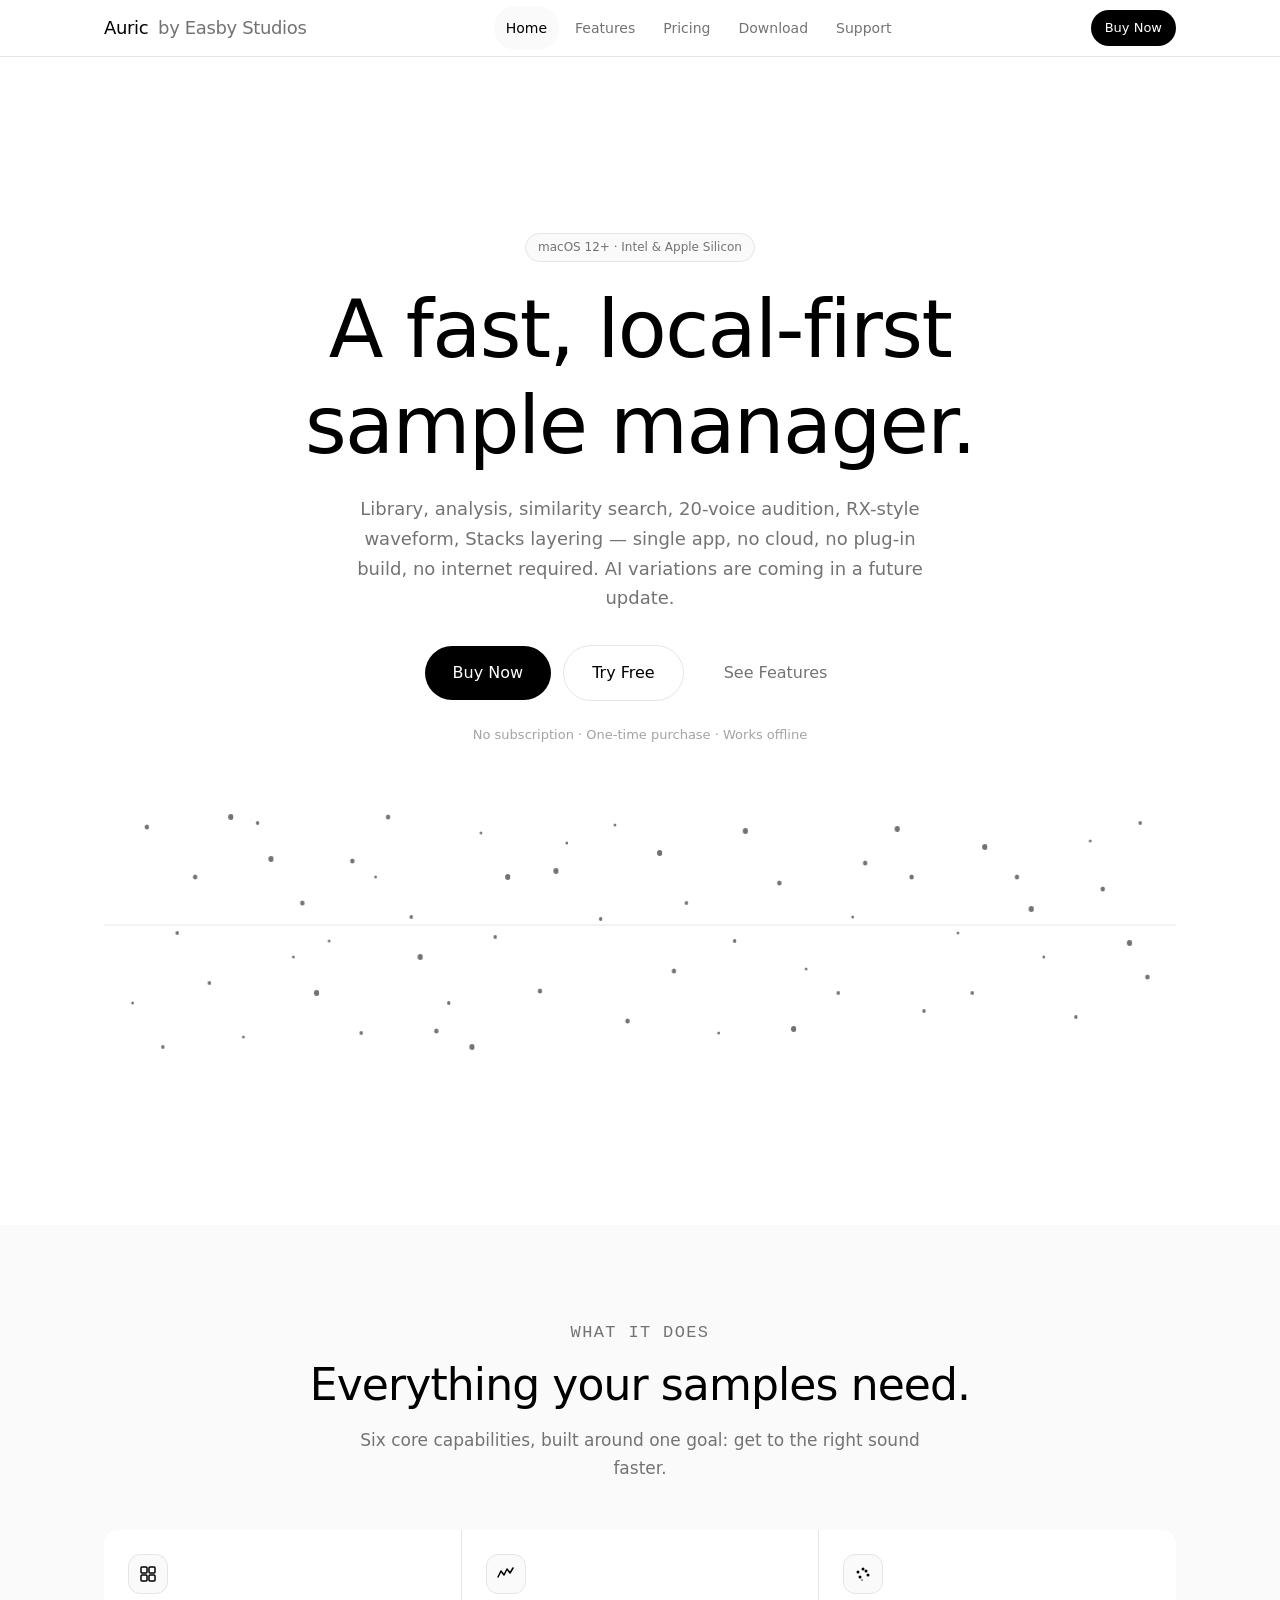
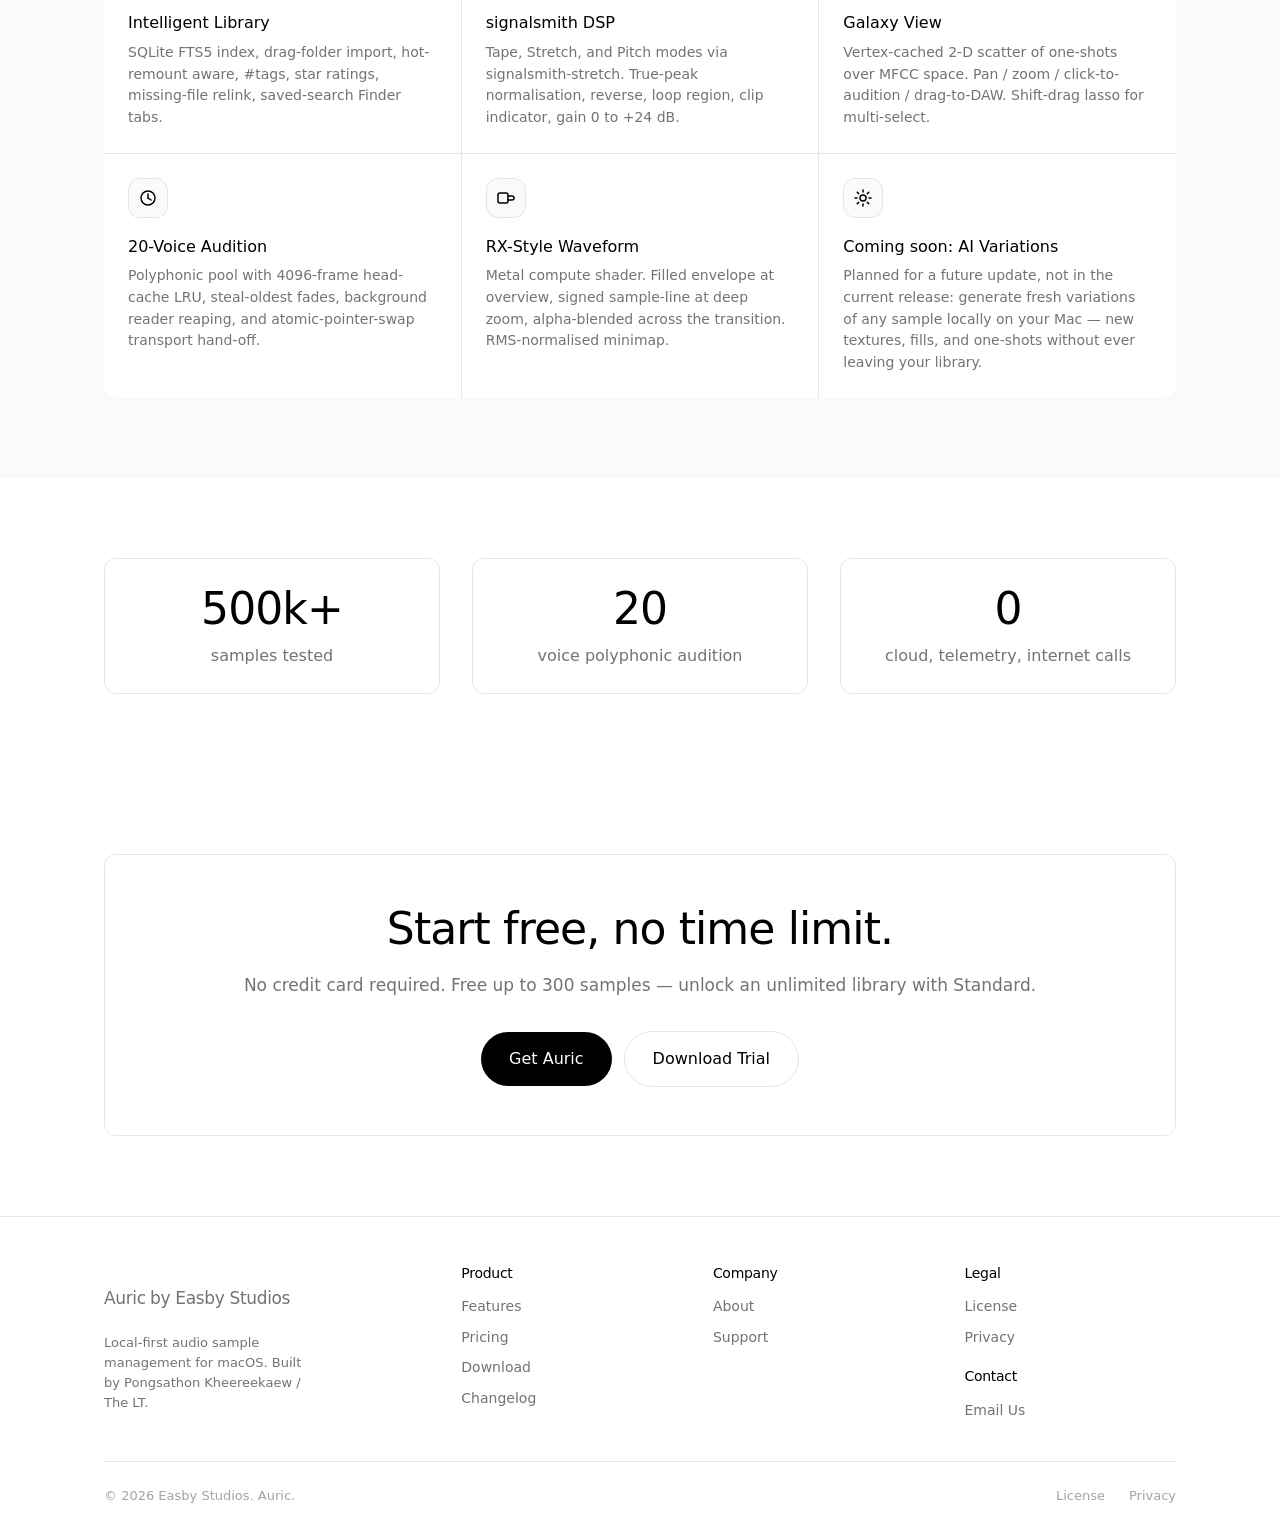
==== commit a7a04e39: "web: rename paid tier Personal -> Standard everywhere; neutralize 'Creator power-tools' Co-Authored-" ====
--- a/index.html
+++ b/index.html
@@ -220,7 +220,7 @@
   <section class="section container">
     <div class="cta-strip">
       <h2 class="h-section">Start free, no time limit.</h2>
-      <p>No credit card required. Free up to 300 samples &mdash; unlock an unlimited library with Personal.</p>
+      <p>No credit card required. Free up to 300 samples &mdash; unlock an unlimited library with Standard.</p>
       <div class="cta-strip__actions">
         <a href="https://easbystudios.gumroad.com/l/auric" class="btn btn-primary btn-lg" target="_blank" rel="noopener">Get Auric</a>
         <a href="download.html" class="btn btn-secondary btn-lg">Download Trial</a>
